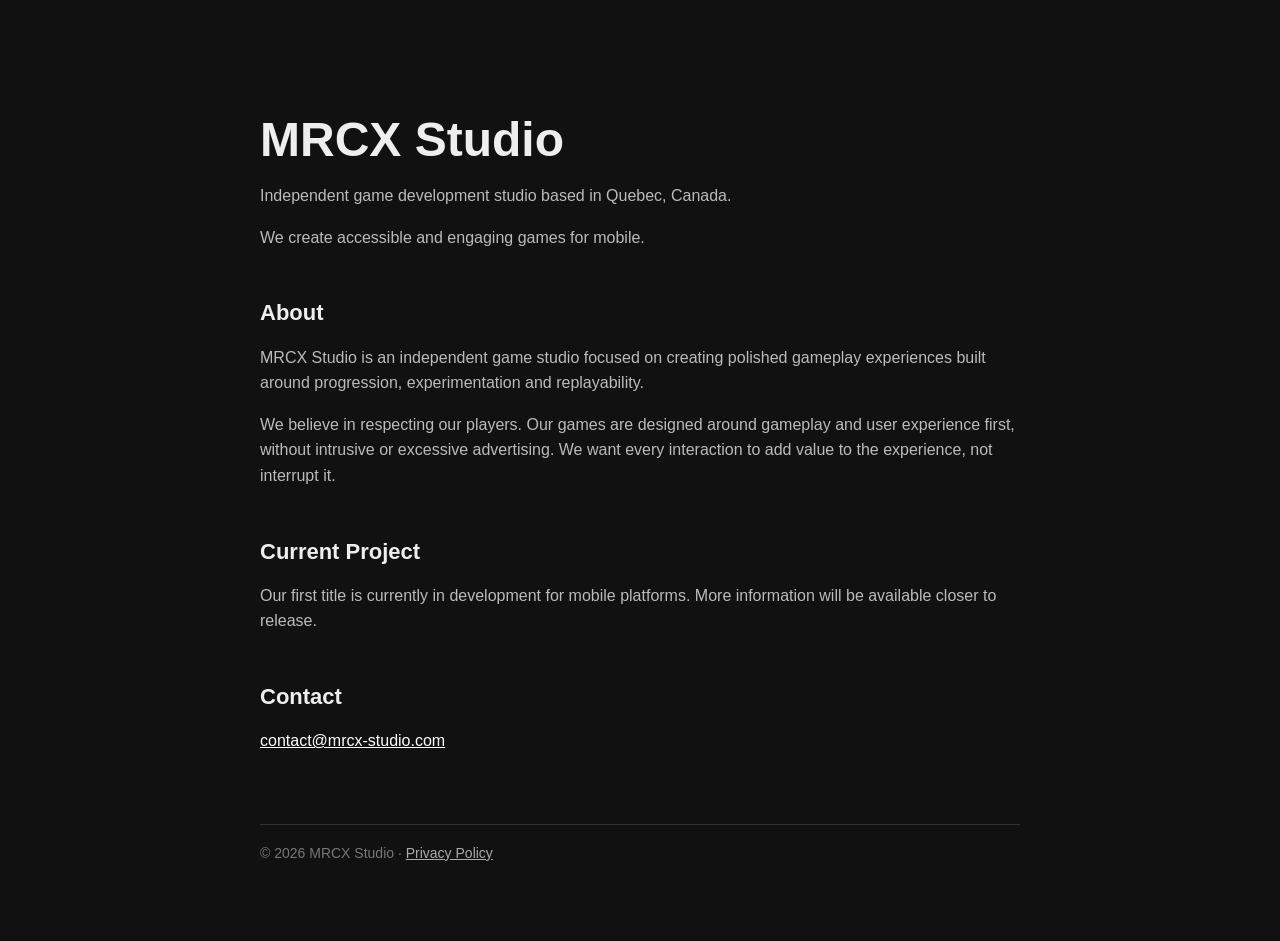
==== public/index.html @ e06231cd "privacy page" ====
<!DOCTYPE html>
<html lang="en">
<head>
    <meta charset="UTF-8">
    <meta name="viewport" content="width=device-width, initial-scale=1.0">
    <title>MRCX Studio</title>
    <meta name="description" content="MRCX Studio is an independent game development studio based in Quebec, Canada.">

    <style>
        body {
            margin: 0;
            font-family: Arial, sans-serif;
            background: #111;
            color: #eee;
            display: flex;
            justify-content: center;
        }

        main {
            width: 90%;
            max-width: 760px;
            padding: 80px 20px;
        }

        h1 {
            font-size: 48px;
            margin-bottom: 10px;
        }

        h2 {
            margin-top: 50px;
            font-size: 22px;
        }

        p {
            line-height: 1.6;
            color: #bbb;
        }

        a {
            color: #fff;
        }

        footer {
            margin-top: 70px;
            padding-top: 20px;
            border-top: 1px solid #333;
            font-size: 14px;
            color: #777;
        }

        footer a {
            color: #aaa;
        }
    </style>
</head>

<body>
    <main>
        <h1>MRCX Studio</h1>

        <p>
            Independent game development studio based in Quebec, Canada.
        </p>

        <p>
            We create accessible and engaging games for mobile.
        </p>

        <h2>About</h2>

        <p>
            MRCX Studio is an independent game studio focused on creating
            polished gameplay experiences built around progression,
            experimentation and replayability.
        </p>

        <p>
            We believe in respecting our players. Our games are designed around
            gameplay and user experience first, without intrusive or excessive
            advertising. We want every interaction to add value to the experience,
            not interrupt it.
        </p>

        <h2>Current Project</h2>

        <p>
            Our first title is currently in development for mobile platforms.
            More information will be available closer to release.
        </p>

        <h2>Contact</h2>

        <p>
            <a href="mailto:contact@mrcx-studio.com">
                contact@mrcx-studio.com
            </a>
        </p>

        <footer>
            © 2026 MRCX Studio ·
            <a href="/privacy/">Privacy Policy</a>
        </footer>
    </main>
</body>
</html>
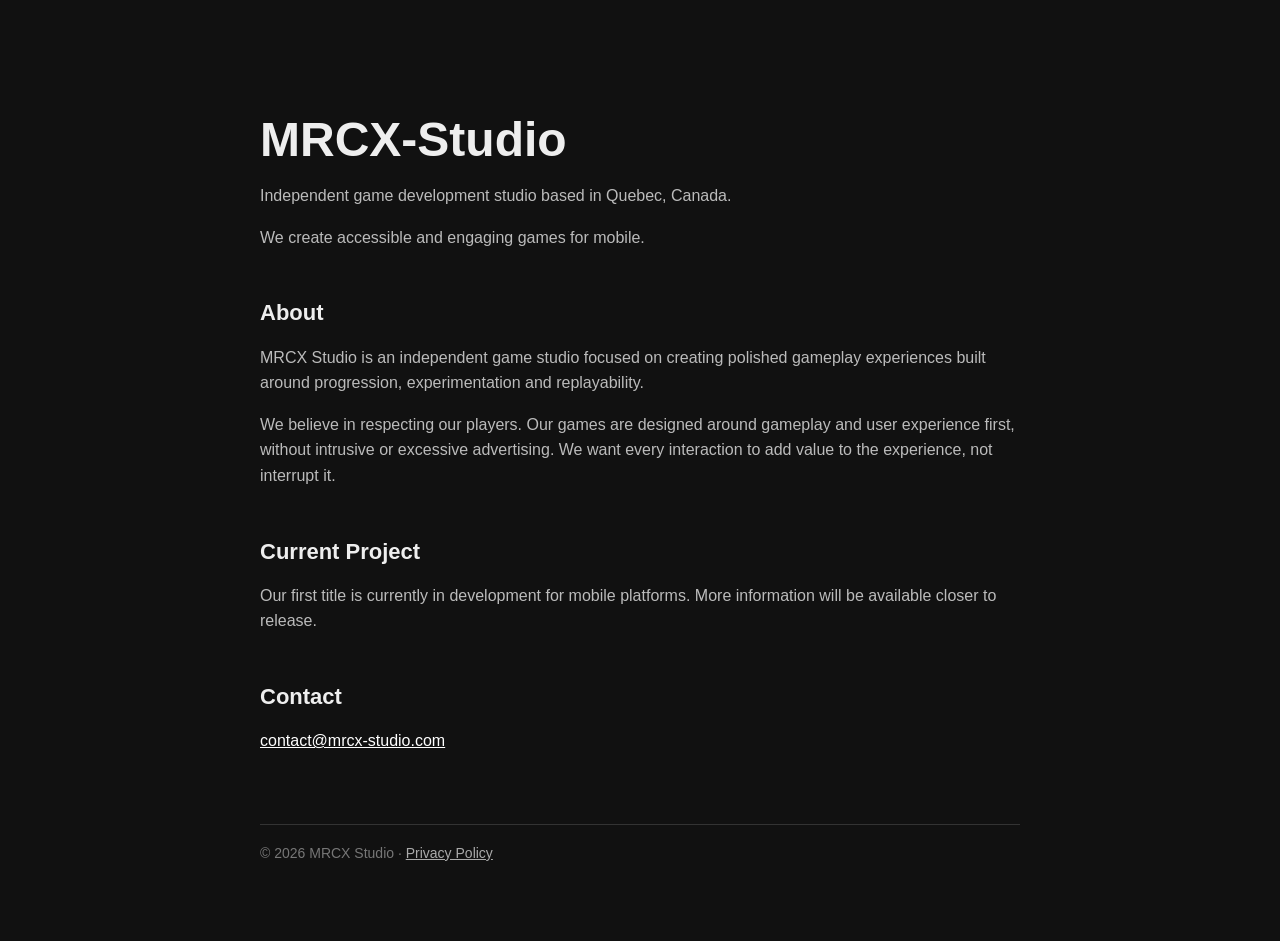
==== commit 4351fb35: "test" ====
--- a/public/index.html
+++ b/public/index.html
@@ -57,7 +57,7 @@
 
 <body>
     <main>
-        <h1>MRCX Studio</h1>
+        <h1>MRCX-Studio</h1>
 
         <p>
             Independent game development studio based in Quebec, Canada.
@@ -99,7 +99,7 @@
 
         <footer>
             © 2026 MRCX Studio ·
-            <a href="/privacy/">Privacy Policy</a>
+            <a href="/privacy.html">Privacy Policy</a>
         </footer>
     </main>
 </body>
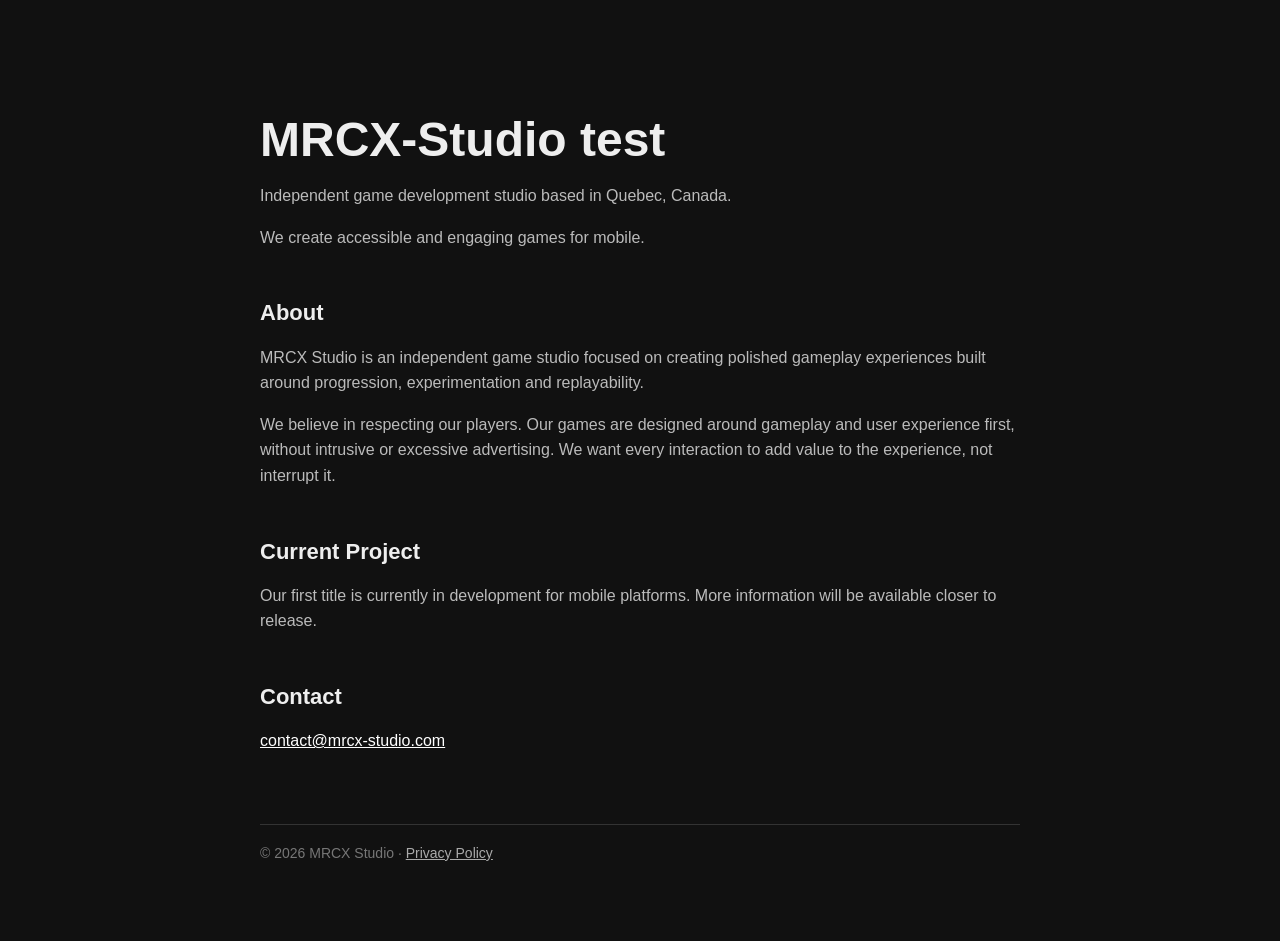
==== commit 0c4c8344: "Update index.html" ====
--- a/public/index.html
+++ b/public/index.html
@@ -57,7 +57,7 @@
 
 <body>
     <main>
-        <h1>MRCX-Studio</h1>
+        <h1>MRCX-Studio test</h1>
 
         <p>
             Independent game development studio based in Quebec, Canada.
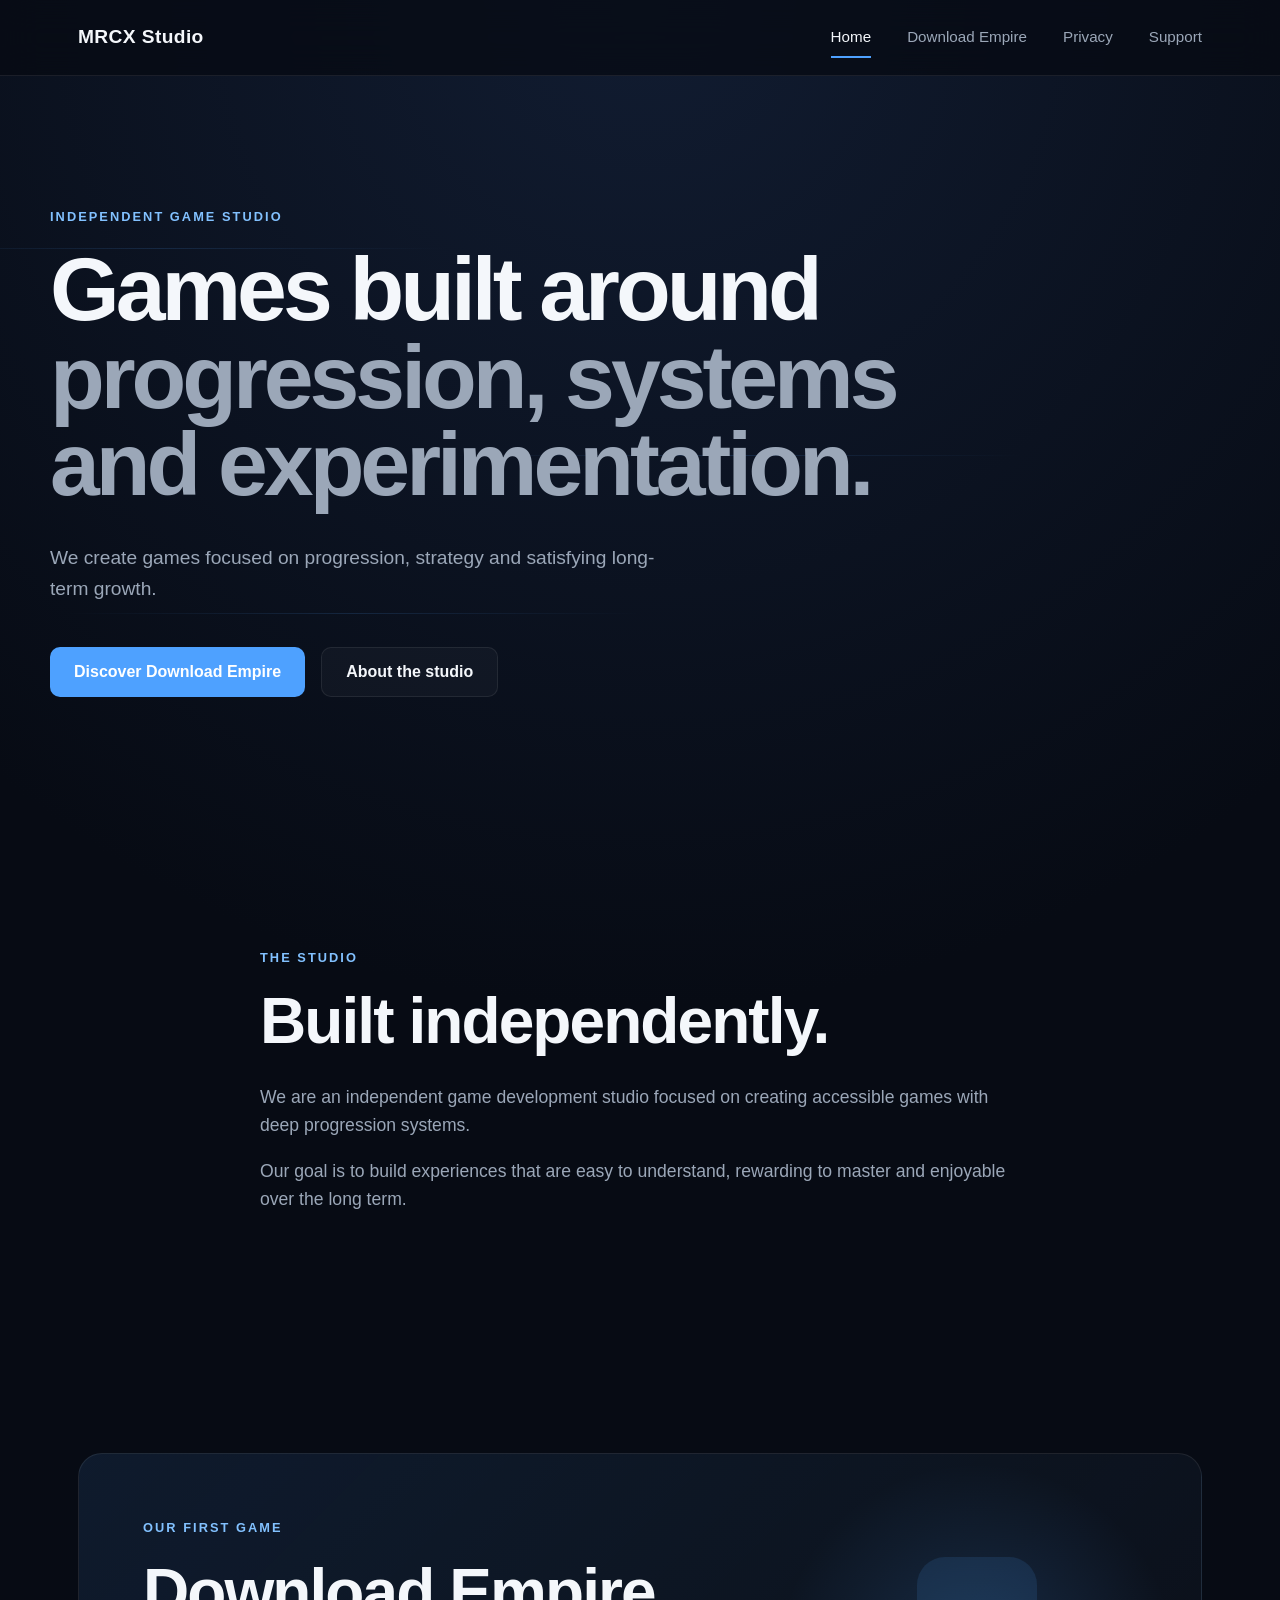
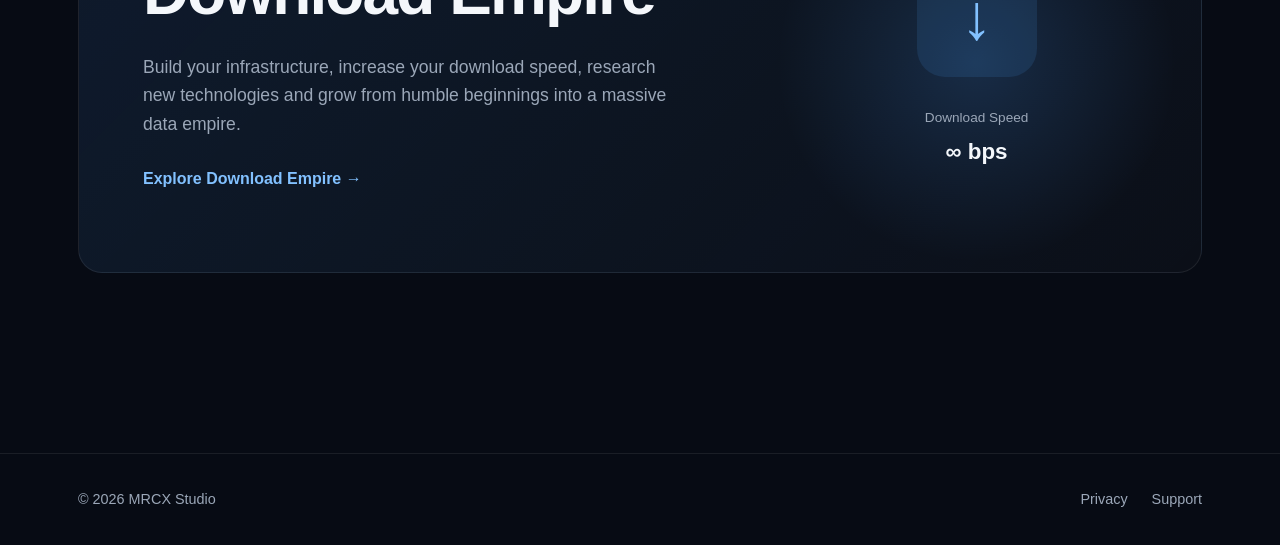
==== commit be57bd65: "refonte du site, home page uniquement" ====
--- a/public/index.html
+++ b/public/index.html
@@ -3,104 +3,224 @@
 <head>
     <meta charset="UTF-8">
     <meta name="viewport" content="width=device-width, initial-scale=1.0">
+
     <title>MRCX Studio</title>
-    <meta name="description" content="MRCX Studio is an independent game development studio based in Quebec, Canada.">
-
-    <style>
-        body {
-            margin: 0;
-            font-family: Arial, sans-serif;
-            background: #111;
-            color: #eee;
-            display: flex;
-            justify-content: center;
-        }
-
-        main {
-            width: 90%;
-            max-width: 760px;
-            padding: 80px 20px;
-        }
-
-        h1 {
-            font-size: 48px;
-            margin-bottom: 10px;
-        }
-
-        h2 {
-            margin-top: 50px;
-            font-size: 22px;
-        }
-
-        p {
-            line-height: 1.6;
-            color: #bbb;
-        }
-
-        a {
-            color: #fff;
-        }
-
-        footer {
-            margin-top: 70px;
-            padding-top: 20px;
-            border-top: 1px solid #333;
-            font-size: 14px;
-            color: #777;
-        }
-
-        footer a {
-            color: #aaa;
-        }
-    </style>
+
+    <meta
+        name="description"
+        content="Independent game development studio creating engaging digital experiences."
+    >
+
+    <link rel="stylesheet" href="assets/css/style.css">
 </head>
 
 <body>
-    <main>
-        <h1>MRCX-Studio test</h1>
-
-        <p>
-            Independent game development studio based in Quebec, Canada.
-        </p>
-
-        <p>
-            We create accessible and engaging games for mobile.
-        </p>
-
-        <h2>About</h2>
-
-        <p>
-            MRCX Studio is an independent game studio focused on creating
-            polished gameplay experiences built around progression,
-            experimentation and replayability.
-        </p>
-
-        <p>
-            We believe in respecting our players. Our games are designed around
-            gameplay and user experience first, without intrusive or excessive
-            advertising. We want every interaction to add value to the experience,
-            not interrupt it.
-        </p>
-
-        <h2>Current Project</h2>
-
-        <p>
-            Our first title is currently in development for mobile platforms.
-            More information will be available closer to release.
-        </p>
-
-        <h2>Contact</h2>
-
-        <p>
-            <a href="mailto:contact@mrcx-studio.com">
-                contact@mrcx-studio.com
-            </a>
-        </p>
-
-        <footer>
-            © 2026 MRCX Studio ·
-            <a href="/privacy.html">Privacy Policy</a>
-        </footer>
-    </main>
+
+<header class="site-header">
+    <nav class="navbar">
+
+        <a href="index.html" class="brand">
+
+            <img
+                src="assets/images/company-logo.png"
+                alt="MRCX Studio"
+                class="brand-logo"
+                onerror="this.style.display='none'; this.nextElementSibling.style.display='block';"
+            >
+
+            <span class="brand-name">
+                MRCX Studio
+            </span>
+
+        </a>
+
+        <button
+            class="menu-toggle"
+            id="menuToggle"
+            aria-label="Open navigation menu"
+        >
+            <span></span>
+            <span></span>
+            <span></span>
+        </button>
+
+        <div class="nav-links" id="navLinks">
+
+            <a href="index.html" class="active">
+                Home
+            </a>
+
+            <a href="download-empire.html">
+                Download Empire
+            </a>
+
+            <a href="privacy.html">
+                Privacy
+            </a>
+
+            <a href="support.html">
+                Support
+            </a>
+
+        </div>
+
+    </nav>
+</header>
+
+
+<main>
+
+    <section class="hero">
+
+        <div class="hero-background">
+            <div class="data-line data-line-1"></div>
+            <div class="data-line data-line-2"></div>
+            <div class="data-line data-line-3"></div>
+        </div>
+
+        <div class="hero-content">
+
+            <p class="hero-eyebrow">
+                Independent Game Studio
+            </p>
+
+            <h1>
+                Games built around
+                <span>progression, systems and experimentation.</span>
+            </h1>
+
+            <p class="hero-description">
+                We create games focused on progression, strategy
+                and satisfying long-term growth.
+            </p>
+
+            <div class="hero-actions">
+
+                <a
+                    href="download-empire.html"
+                    class="button button-primary"
+                >
+                    Discover Download Empire
+                </a>
+
+                <a
+                    href="#studio"
+                    class="button button-secondary"
+                >
+                    About the studio
+                </a>
+
+            </div>
+
+        </div>
+
+    </section>
+
+
+    <section
+        class="section reveal"
+        id="studio"
+    >
+
+        <div class="section-content">
+
+            <p class="section-label">
+                The Studio
+            </p>
+
+            <h2>
+                Built independently.
+            </h2>
+
+            <p class="section-text">
+                We are an independent game development studio focused
+                on creating accessible games with deep progression systems.
+            </p>
+
+            <p class="section-text">
+                Our goal is to build experiences that are easy to understand,
+                rewarding to master and enjoyable over the long term.
+            </p>
+
+        </div>
+
+    </section>
+
+
+    <section class="section game-highlight reveal">
+
+        <div class="game-card">
+
+            <div class="game-card-content">
+
+                <p class="section-label">
+                    Our First Game
+                </p>
+
+                <h2>
+                    Download Empire
+                </h2>
+
+                <p>
+                    Build your infrastructure, increase your download speed,
+                    research new technologies and grow from humble beginnings
+                    into a massive data empire.
+                </p>
+
+                <a
+                    href="download-empire.html"
+                    class="text-link"
+                >
+                    Explore Download Empire →
+                </a>
+
+            </div>
+
+            <div class="game-card-visual">
+
+                <div class="download-icon">
+                    ↓
+                </div>
+
+                <div class="speed-display">
+                    <span>Download Speed</span>
+                    <strong>∞ bps</strong>
+                </div>
+
+            </div>
+
+        </div>
+
+    </section>
+
+</main>
+
+
+<footer class="site-footer">
+
+    <div class="footer-content">
+
+        <span>
+            © 2026 MRCX Studio
+        </span>
+
+        <div class="footer-links">
+
+            <a href="privacy.html">
+                Privacy
+            </a>
+
+            <a href="support.html">
+                Support
+            </a>
+
+        </div>
+
+    </div>
+
+</footer>
+
+<script src="assets/js/main.js"></script>
+
 </body>
 </html>
--- a/public/assets/css/style.css
+++ b/public/assets/css/style.css
@@ -0,0 +1,741 @@
+:root {
+    --background: #070b14;
+    --background-secondary: #0c1220;
+    --surface: #111827;
+    --surface-hover: #172033;
+
+    --text: #f4f7fb;
+    --text-secondary: #9ba7b8;
+
+    --accent: #4ea1ff;
+    --accent-light: #82c1ff;
+
+    --border: rgba(255, 255, 255, 0.08);
+
+    --header-height: 76px;
+
+    --content-width: 1180px;
+}
+
+
+* {
+    box-sizing: border-box;
+    margin: 0;
+    padding: 0;
+}
+
+
+html {
+    scroll-behavior: smooth;
+}
+
+
+body {
+    background:
+        radial-gradient(
+            circle at top,
+            #111c31 0,
+            var(--background) 45%
+        );
+
+    color: var(--text);
+
+    font-family:
+        -apple-system,
+        BlinkMacSystemFont,
+        "Segoe UI",
+        sans-serif;
+
+    line-height: 1.6;
+}
+
+
+a {
+    color: inherit;
+}
+
+
+.site-header {
+    position: fixed;
+
+    top: 0;
+    left: 0;
+
+    width: 100%;
+
+    height: var(--header-height);
+
+    z-index: 1000;
+
+    background: rgba(7, 11, 20, 0.78);
+
+    backdrop-filter: blur(18px);
+    -webkit-backdrop-filter: blur(18px);
+
+    border-bottom: 1px solid var(--border);
+}
+
+
+.navbar {
+    max-width: var(--content-width);
+
+    height: 100%;
+
+    margin: auto;
+
+    padding: 0 28px;
+
+    display: flex;
+
+    align-items: center;
+    justify-content: space-between;
+}
+
+
+.brand {
+    min-width: 180px;
+    min-height: 48px;
+
+    display: flex;
+
+    align-items: center;
+
+    text-decoration: none;
+}
+
+
+.brand-logo {
+    display: block;
+
+    max-width: 180px;
+    max-height: 46px;
+
+    width: auto;
+    height: auto;
+
+    object-fit: contain;
+}
+
+
+.brand-name {
+    display: none;
+
+    font-size: 1.2rem;
+    font-weight: 700;
+
+    letter-spacing: 0.02em;
+}
+
+
+.nav-links {
+    display: flex;
+
+    align-items: center;
+
+    gap: 36px;
+}
+
+
+.nav-links a {
+    position: relative;
+
+    color: var(--text-secondary);
+
+    font-size: 0.95rem;
+    font-weight: 500;
+
+    text-decoration: none;
+
+    transition:
+        color 0.25s ease;
+}
+
+
+.nav-links a:hover {
+    color: var(--text);
+}
+
+
+.nav-links a::after {
+    content: "";
+
+    position: absolute;
+
+    left: 0;
+    bottom: -8px;
+
+    width: 0;
+    height: 2px;
+
+    background: var(--accent);
+
+    transition:
+        width 0.25s ease;
+}
+
+
+.nav-links a:hover::after,
+.nav-links a.active::after {
+    width: 100%;
+}
+
+
+.nav-links a.active {
+    color: var(--text);
+}
+
+
+.menu-toggle {
+    display: none;
+
+    width: 36px;
+    height: 36px;
+
+    background: none;
+
+    border: 0;
+
+    cursor: pointer;
+}
+
+
+.menu-toggle span {
+    display: block;
+
+    width: 24px;
+    height: 2px;
+
+    margin: 5px auto;
+
+    background: var(--text);
+
+    transition: 0.25s ease;
+}
+
+
+.hero {
+    position: relative;
+
+    min-height: 92vh;
+
+    padding:
+        calc(var(--header-height) + 80px)
+        28px
+        80px;
+
+    display: flex;
+
+    align-items: center;
+
+    overflow: hidden;
+}
+
+
+.hero-content {
+    position: relative;
+
+    z-index: 2;
+
+    width: 100%;
+    max-width: var(--content-width);
+
+    margin: auto;
+}
+
+
+.hero-eyebrow,
+.section-label {
+    margin-bottom: 18px;
+
+    color: var(--accent-light);
+
+    font-size: 0.8rem;
+    font-weight: 700;
+
+    text-transform: uppercase;
+
+    letter-spacing: 0.16em;
+}
+
+
+.hero h1 {
+    max-width: 900px;
+
+    font-size:
+        clamp(
+            3rem,
+            7vw,
+            6.5rem
+        );
+
+    line-height: 0.98;
+
+    letter-spacing: -0.045em;
+}
+
+
+.hero h1 span {
+    display: block;
+
+    color: var(--text-secondary);
+}
+
+
+.hero-description {
+    max-width: 630px;
+
+    margin-top: 34px;
+
+    color: var(--text-secondary);
+
+    font-size: 1.2rem;
+}
+
+
+.hero-actions {
+    margin-top: 42px;
+
+    display: flex;
+
+    gap: 16px;
+
+    flex-wrap: wrap;
+}
+
+
+.button {
+    display: inline-flex;
+
+    align-items: center;
+    justify-content: center;
+
+    min-height: 50px;
+
+    padding: 0 24px;
+
+    border-radius: 10px;
+
+    font-weight: 600;
+
+    text-decoration: none;
+
+    transition:
+        transform 0.2s ease,
+        background 0.2s ease,
+        border 0.2s ease;
+}
+
+
+.button:hover {
+    transform: translateY(-2px);
+}
+
+
+.button-primary {
+    background: var(--accent);
+
+    color: white;
+}
+
+
+.button-primary:hover {
+    background: #65adff;
+}
+
+
+.button-secondary {
+    border: 1px solid var(--border);
+
+    background: rgba(255, 255, 255, 0.03);
+}
+
+
+.button-secondary:hover {
+    background: rgba(255, 255, 255, 0.07);
+}
+
+
+.hero-background {
+    position: absolute;
+
+    inset: 0;
+
+    pointer-events: none;
+}
+
+
+.data-line {
+    position: absolute;
+
+    height: 1px;
+
+    width: 45vw;
+
+    opacity: 0.15;
+
+    background:
+        linear-gradient(
+            90deg,
+            transparent,
+            var(--accent),
+            transparent
+        );
+
+    animation:
+        dataFlow 9s linear infinite;
+}
+
+
+.data-line-1 {
+    top: 30%;
+    left: -10%;
+}
+
+
+.data-line-2 {
+    top: 55%;
+    left: 35%;
+
+    animation-delay: -3s;
+}
+
+
+.data-line-3 {
+    top: 74%;
+    left: 5%;
+
+    animation-delay: -6s;
+}
+
+
+@keyframes dataFlow {
+    0% {
+        transform: translateX(-20%);
+    }
+
+    50% {
+        transform: translateX(40%);
+    }
+
+    100% {
+        transform: translateX(-20%);
+    }
+}
+
+
+.section {
+    padding: 120px 28px;
+}
+
+
+.section-content {
+    max-width: 760px;
+
+    margin: auto;
+}
+
+
+.section h2 {
+    margin-bottom: 26px;
+
+    font-size:
+        clamp(
+            2.4rem,
+            5vw,
+            4rem
+        );
+
+    line-height: 1.1;
+
+    letter-spacing: -0.03em;
+}
+
+
+.section-text {
+    margin-top: 18px;
+
+    color: var(--text-secondary);
+
+    font-size: 1.1rem;
+}
+
+
+.game-highlight {
+    max-width: var(--content-width);
+
+    margin: auto;
+}
+
+
+.game-card {
+    position: relative;
+
+    overflow: hidden;
+
+    min-height: 420px;
+
+    display: grid;
+
+    grid-template-columns:
+        1.2fr
+        0.8fr;
+
+    border: 1px solid var(--border);
+
+    border-radius: 24px;
+
+    background:
+        linear-gradient(
+            135deg,
+            rgba(78, 161, 255, 0.11),
+            rgba(255, 255, 255, 0.02)
+        );
+
+    transition:
+        transform 0.3s ease,
+        border-color 0.3s ease;
+}
+
+
+.game-card:hover {
+    transform: translateY(-5px);
+
+    border-color: rgba(78, 161, 255, 0.4);
+}
+
+
+.game-card-content {
+    padding: 64px;
+}
+
+
+.game-card-content p:not(.section-label) {
+    max-width: 600px;
+
+    margin-bottom: 28px;
+
+    color: var(--text-secondary);
+
+    font-size: 1.1rem;
+}
+
+
+.text-link {
+    color: var(--accent-light);
+
+    font-weight: 600;
+
+    text-decoration: none;
+}
+
+
+.game-card-visual {
+    display: flex;
+
+    flex-direction: column;
+
+    align-items: center;
+    justify-content: center;
+
+    gap: 30px;
+
+    background:
+        radial-gradient(
+            circle,
+            rgba(78, 161, 255, 0.18),
+            transparent 65%
+        );
+}
+
+
+.download-icon {
+    display: flex;
+
+    align-items: center;
+    justify-content: center;
+
+    width: 120px;
+    height: 120px;
+
+    border-radius: 28px;
+
+    background: rgba(78, 161, 255, 0.12);
+
+    color: var(--accent-light);
+
+    font-size: 4rem;
+
+    animation:
+        downloadPulse 2.5s ease-in-out infinite;
+}
+
+
+@keyframes downloadPulse {
+    0%,
+    100% {
+        transform: translateY(0);
+    }
+
+    50% {
+        transform: translateY(8px);
+    }
+}
+
+
+.speed-display {
+    text-align: center;
+}
+
+
+.speed-display span {
+    display: block;
+
+    color: var(--text-secondary);
+
+    font-size: 0.85rem;
+}
+
+
+.speed-display strong {
+    display: block;
+
+    margin-top: 5px;
+
+    font-size: 1.4rem;
+}
+
+
+.site-footer {
+    margin-top: 60px;
+
+    border-top: 1px solid var(--border);
+}
+
+
+.footer-content {
+    max-width: var(--content-width);
+
+    margin: auto;
+
+    padding: 34px 28px;
+
+    display: flex;
+
+    align-items: center;
+    justify-content: space-between;
+
+    color: var(--text-secondary);
+
+    font-size: 0.9rem;
+}
+
+
+.footer-links {
+    display: flex;
+
+    gap: 24px;
+}
+
+
+.footer-links a {
+    text-decoration: none;
+}
+
+
+.footer-links a:hover {
+    color: var(--text);
+}
+
+
+.reveal {
+    opacity: 0;
+
+    transform: translateY(30px);
+
+    transition:
+        opacity 0.7s ease,
+        transform 0.7s ease;
+}
+
+
+.reveal.visible {
+    opacity: 1;
+
+    transform: translateY(0);
+}
+
+
+@media (max-width: 800px) {
+
+    .menu-toggle {
+        display: block;
+    }
+
+
+    .nav-links {
+        position: absolute;
+
+        top: var(--header-height);
+        left: 0;
+
+        width: 100%;
+
+        padding: 24px 28px;
+
+        display: none;
+
+        flex-direction: column;
+
+        align-items: flex-start;
+
+        gap: 24px;
+
+        background: rgba(7, 11, 20, 0.97);
+
+        border-bottom: 1px solid var(--border);
+    }
+
+
+    .nav-links.open {
+        display: flex;
+    }
+
+
+    .game-card {
+        grid-template-columns: 1fr;
+    }
+
+
+    .game-card-content {
+        padding: 42px 30px;
+    }
+
+
+    .game-card-visual {
+        min-height: 300px;
+    }
+
+
+    .footer-content {
+        gap: 20px;
+
+        flex-direction: column;
+
+        align-items: flex-start;
+    }
+
+}
+
+
+@media (prefers-reduced-motion: reduce) {
+
+    * {
+        scroll-behavior: auto !important;
+
+        animation-duration: 0.01ms !important;
+        animation-iteration-count: 1 !important;
+
+        transition-duration: 0.01ms !important;
+    }
+
+}
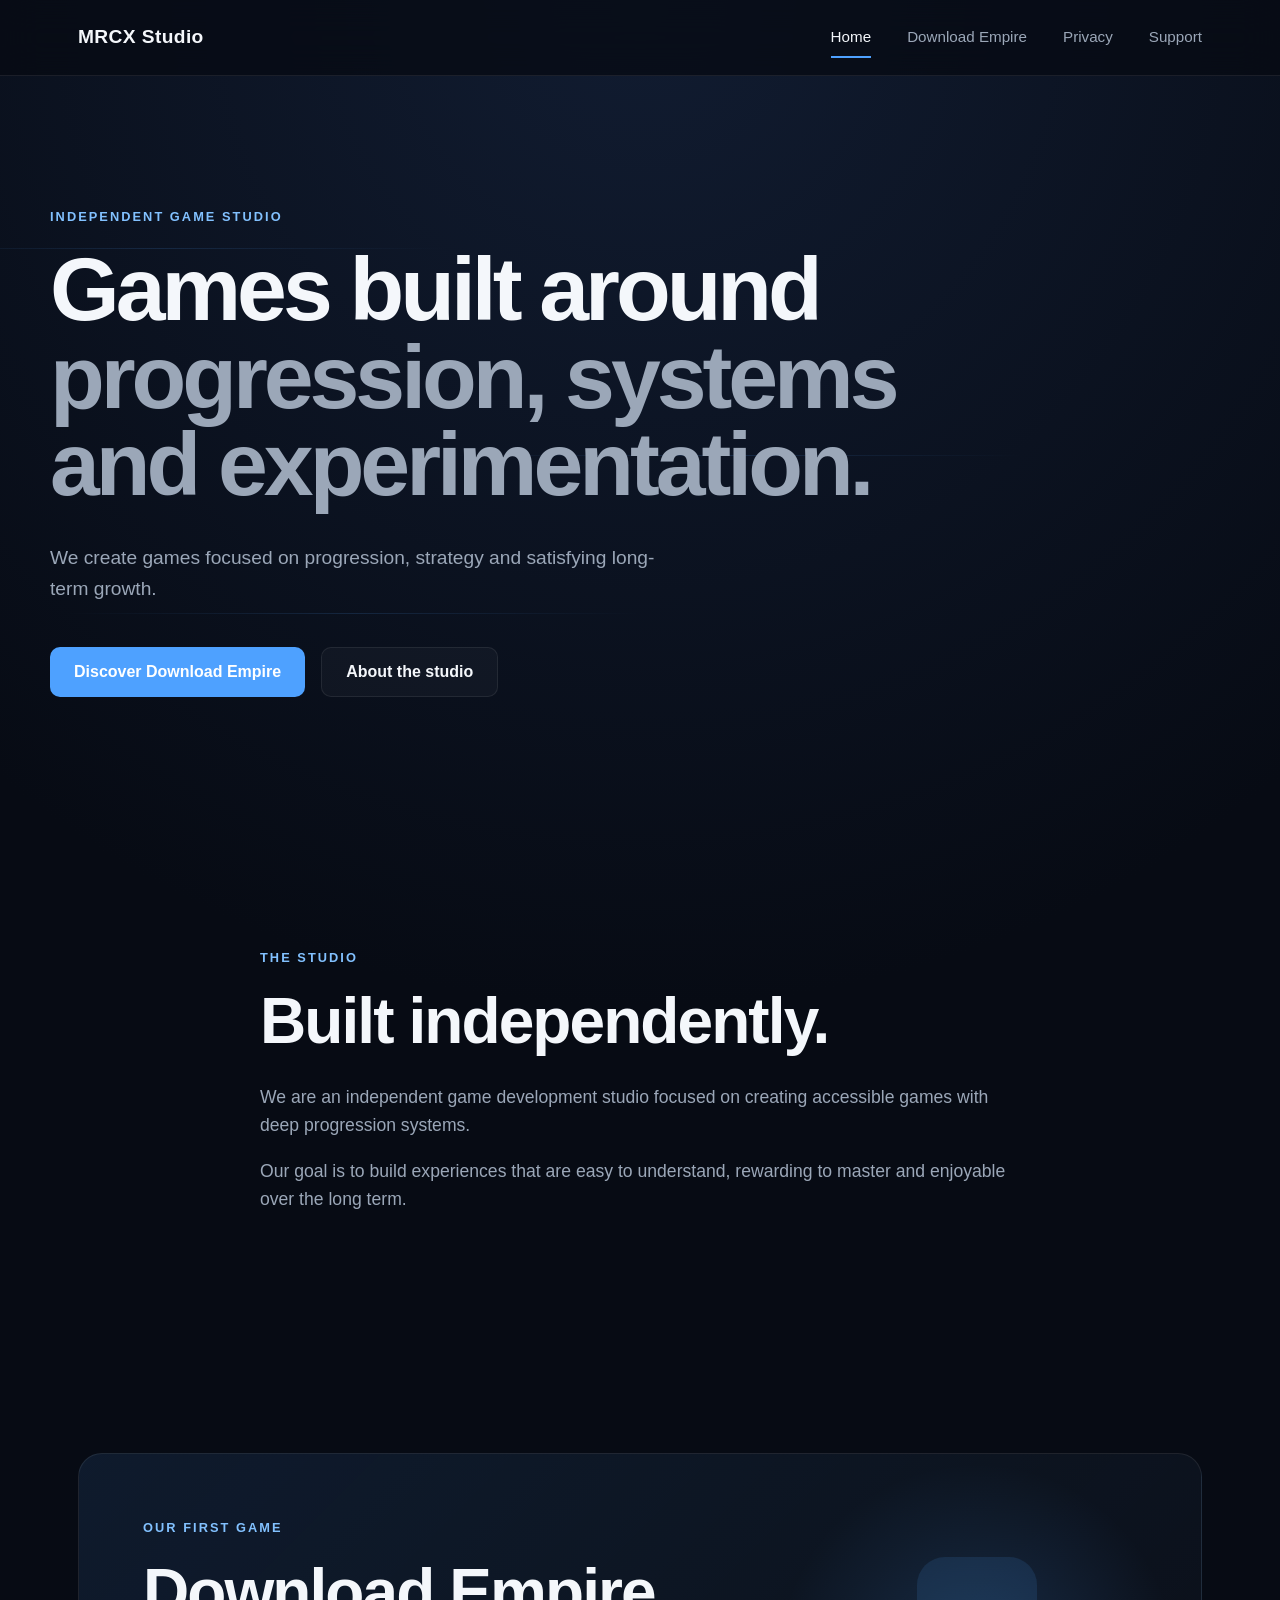
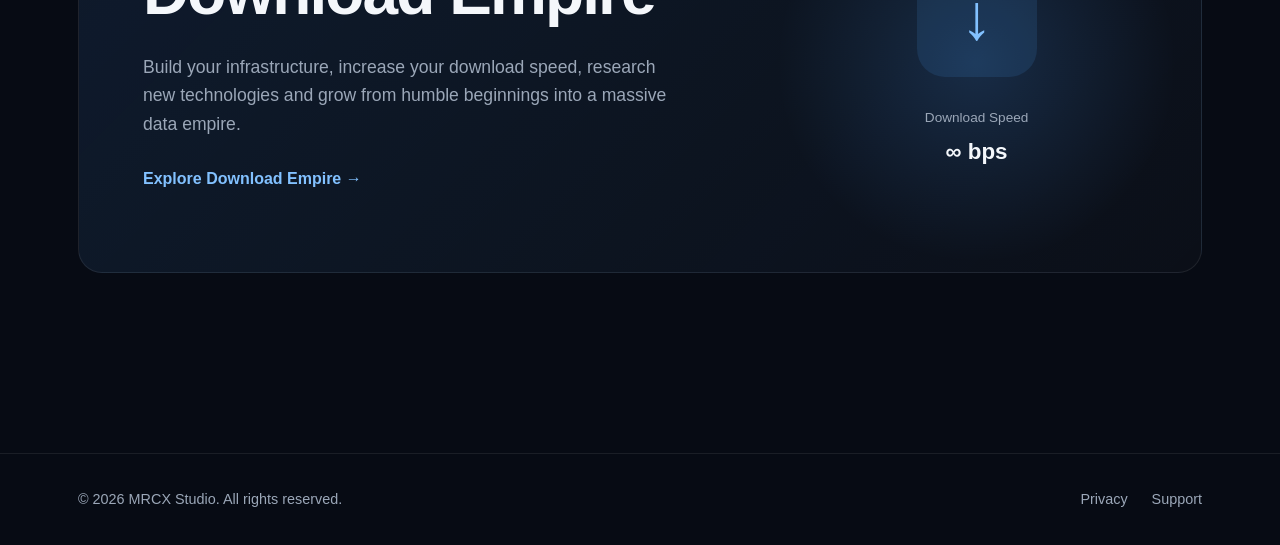
==== commit 48f47429: "privacy updated" ====
--- a/public/index.html
+++ b/public/index.html
@@ -201,7 +201,7 @@
     <div class="footer-content">
 
         <span>
-            © 2026 MRCX Studio
+            © 2026 MRCX Studio. All rights reserved.
         </span>
 
         <div class="footer-links">
--- a/public/assets/css/style.css
+++ b/public/assets/css/style.css
@@ -738,4 +738,365 @@
         transition-duration: 0.01ms !important;
     }
 
+}
+
+.game-hero {
+    position: relative;
+
+    min-height: 82vh;
+
+    padding:
+        calc(var(--header-height) + 90px)
+        28px
+        90px;
+
+    display: flex;
+
+    align-items: center;
+
+    overflow: hidden;
+}
+
+
+.game-hero-content {
+    position: relative;
+
+    z-index: 2;
+
+    width: 100%;
+    max-width: var(--content-width);
+
+    margin: auto;
+}
+
+
+.game-hero h1 {
+    font-size:
+        clamp(
+            4rem,
+            10vw,
+            8rem
+        );
+
+    line-height: 0.95;
+
+    letter-spacing: -0.055em;
+}
+
+
+.game-hero-tagline {
+    margin-top: 20px;
+
+    color: var(--accent-light);
+
+    font-size:
+        clamp(
+            1.4rem,
+            3vw,
+            2rem
+        );
+
+    font-weight: 600;
+}
+
+
+.features-section {
+    max-width: var(--content-width);
+
+    margin: auto;
+
+    padding: 40px 28px 120px;
+}
+
+
+.features-grid {
+    display: grid;
+
+    grid-template-columns:
+        repeat(3, 1fr);
+
+    gap: 22px;
+}
+
+
+.feature-card {
+    padding: 38px;
+
+    border: 1px solid var(--border);
+
+    border-radius: 20px;
+
+    background:
+        rgba(255, 255, 255, 0.025);
+
+    transition:
+        transform 0.25s ease,
+        border-color 0.25s ease,
+        background 0.25s ease;
+}
+
+
+.feature-card:hover {
+    transform: translateY(-5px);
+
+    border-color:
+        rgba(78, 161, 255, 0.35);
+
+    background:
+        rgba(78, 161, 255, 0.05);
+}
+
+
+.feature-icon {
+    width: 54px;
+    height: 54px;
+
+    margin-bottom: 26px;
+
+    display: flex;
+
+    align-items: center;
+    justify-content: center;
+
+    border-radius: 14px;
+
+    background:
+        rgba(78, 161, 255, 0.12);
+
+    color: var(--accent-light);
+
+    font-size: 1.8rem;
+}
+
+
+.feature-card h3 {
+    margin-bottom: 14px;
+
+    font-size: 1.35rem;
+}
+
+
+.feature-card p {
+    color: var(--text-secondary);
+}
+
+
+.screenshots-section {
+    max-width: var(--content-width);
+
+    margin: auto;
+
+    padding: 100px 28px 130px;
+}
+
+
+.screenshots-header {
+    margin-bottom: 50px;
+
+    text-align: center;
+}
+
+
+.screenshots-header h2 {
+    font-size:
+        clamp(
+            2.5rem,
+            5vw,
+            4rem
+        );
+
+    line-height: 1.1;
+
+    letter-spacing: -0.03em;
+}
+
+
+.carousel {
+    position: relative;
+
+    display: flex;
+
+    align-items: center;
+
+    gap: 24px;
+}
+
+
+.carousel-window {
+    width: 100%;
+
+    overflow: hidden;
+
+    border-radius: 28px;
+}
+
+
+.carousel-track {
+    display: flex;
+
+    transition:
+        transform 0.5s ease;
+}
+
+
+.carousel-slide {
+    min-width: 100%;
+
+    display: flex;
+
+    align-items: center;
+    justify-content: center;
+
+    padding: 20px;
+}
+
+
+.carousel-slide img {
+    display: block;
+
+    width: auto;
+    max-width: 100%;
+
+    max-height: 720px;
+
+    border-radius: 24px;
+
+    box-shadow:
+        0 35px 80px
+        rgba(0, 0, 0, 0.4);
+}
+
+
+.carousel-button {
+    flex-shrink: 0;
+
+    width: 52px;
+    height: 52px;
+
+    border: 1px solid var(--border);
+
+    border-radius: 50%;
+
+    background:
+        rgba(255, 255, 255, 0.04);
+
+    color: var(--text);
+
+    font-size: 2rem;
+
+    cursor: pointer;
+
+    transition:
+        background 0.2s ease,
+        transform 0.2s ease,
+        border-color 0.2s ease;
+}
+
+
+.carousel-button:hover {
+    transform: scale(1.06);
+
+    background:
+        rgba(78, 161, 255, 0.12);
+
+    border-color:
+        rgba(78, 161, 255, 0.4);
+}
+
+
+.carousel-dots {
+    margin-top: 28px;
+
+    display: flex;
+
+    justify-content: center;
+
+    gap: 10px;
+}
+
+
+.carousel-dot {
+    width: 9px;
+    height: 9px;
+
+    padding: 0;
+
+    border: 0;
+
+    border-radius: 50%;
+
+    background:
+        rgba(255, 255, 255, 0.2);
+
+    cursor: pointer;
+
+    transition:
+        width 0.25s ease,
+        background 0.25s ease,
+        border-radius 0.25s ease;
+}
+
+
+.carousel-dot.active {
+    width: 26px;
+
+    border-radius: 20px;
+
+    background: var(--accent);
+}
+
+
+@media (max-width: 800px) {
+
+    .features-grid {
+        grid-template-columns: 1fr;
+    }
+
+
+    .game-hero {
+        min-height: 75vh;
+    }
+
+
+    .carousel {
+        gap: 8px;
+    }
+
+
+    .carousel-button {
+        position: absolute;
+
+        z-index: 5;
+
+        width: 42px;
+        height: 42px;
+
+        background:
+            rgba(7, 11, 20, 0.8);
+
+        backdrop-filter: blur(10px);
+    }
+
+
+    .carousel-previous {
+        left: 10px;
+    }
+
+
+    .carousel-next {
+        right: 10px;
+    }
+
+
+    .carousel-slide {
+        padding: 5px;
+    }
+
+
+    .carousel-slide img {
+        max-height: 620px;
+
+        border-radius: 18px;
+    }
+
 }
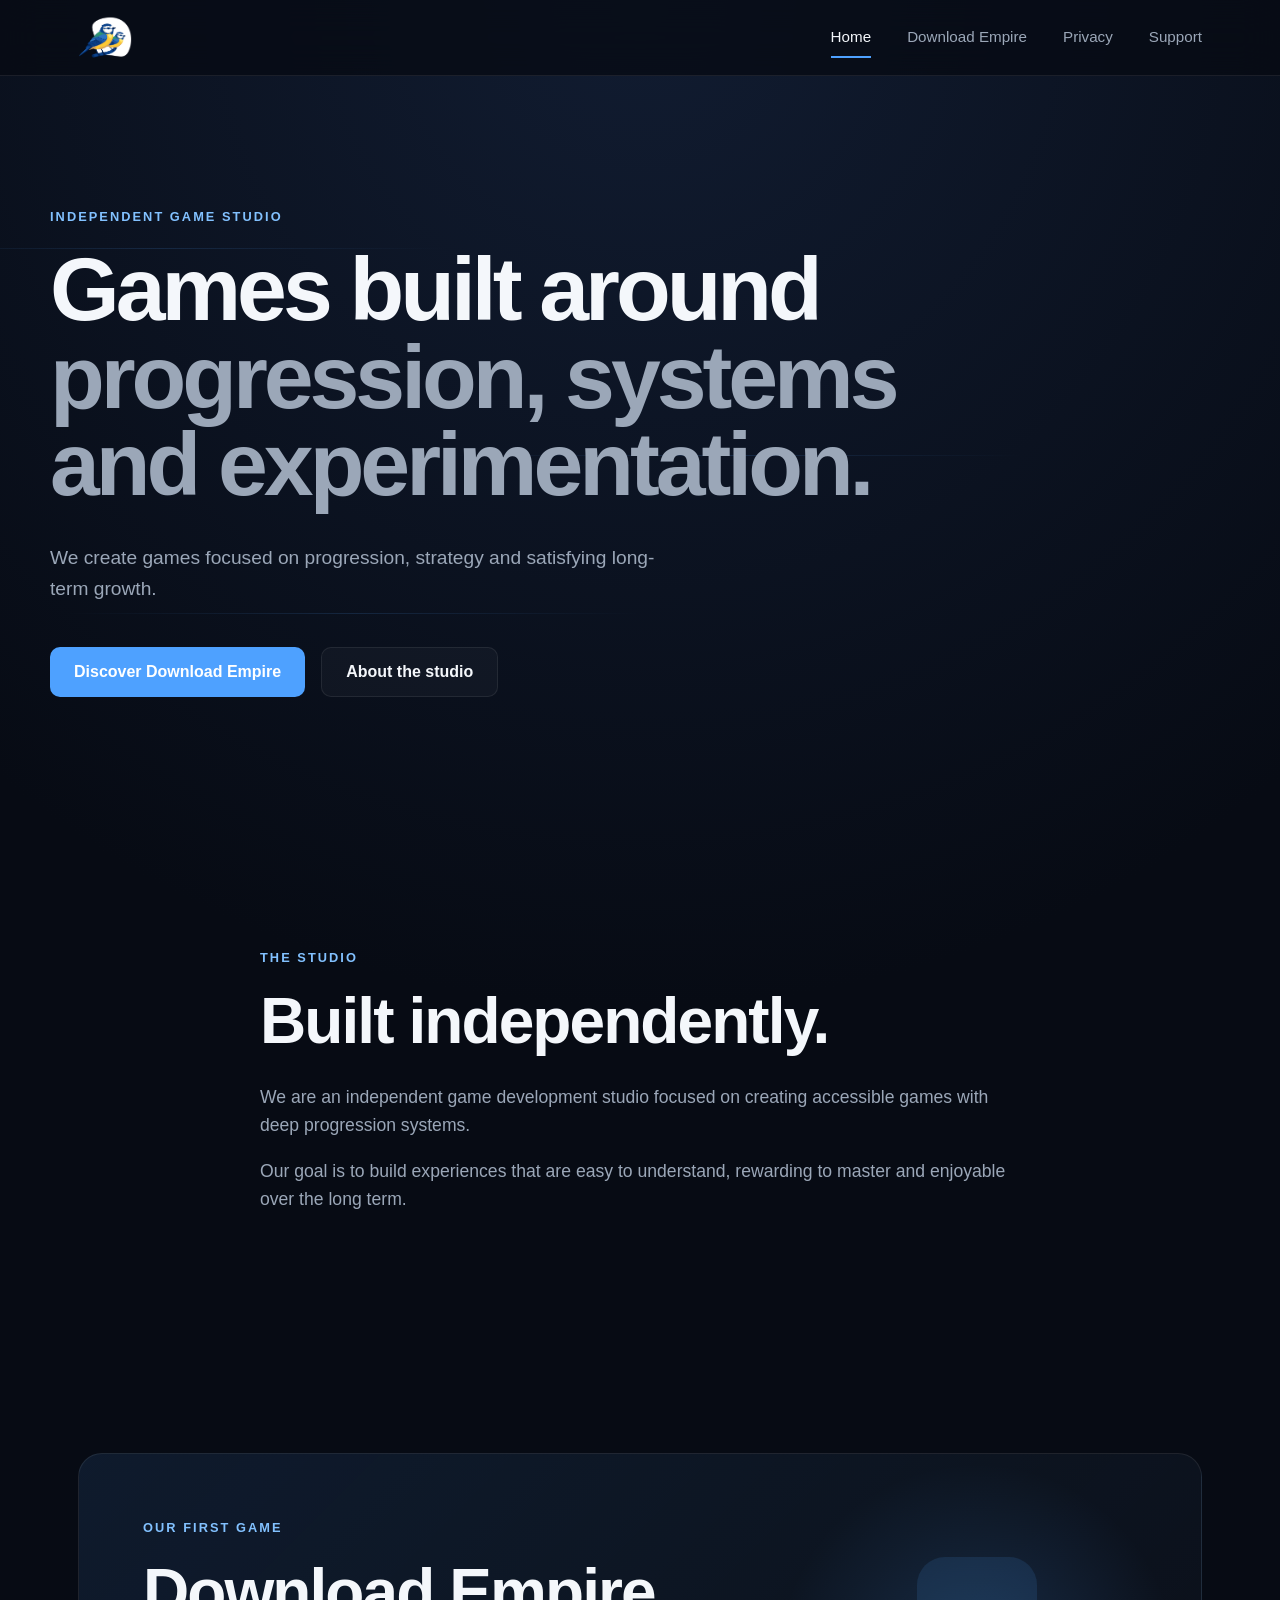
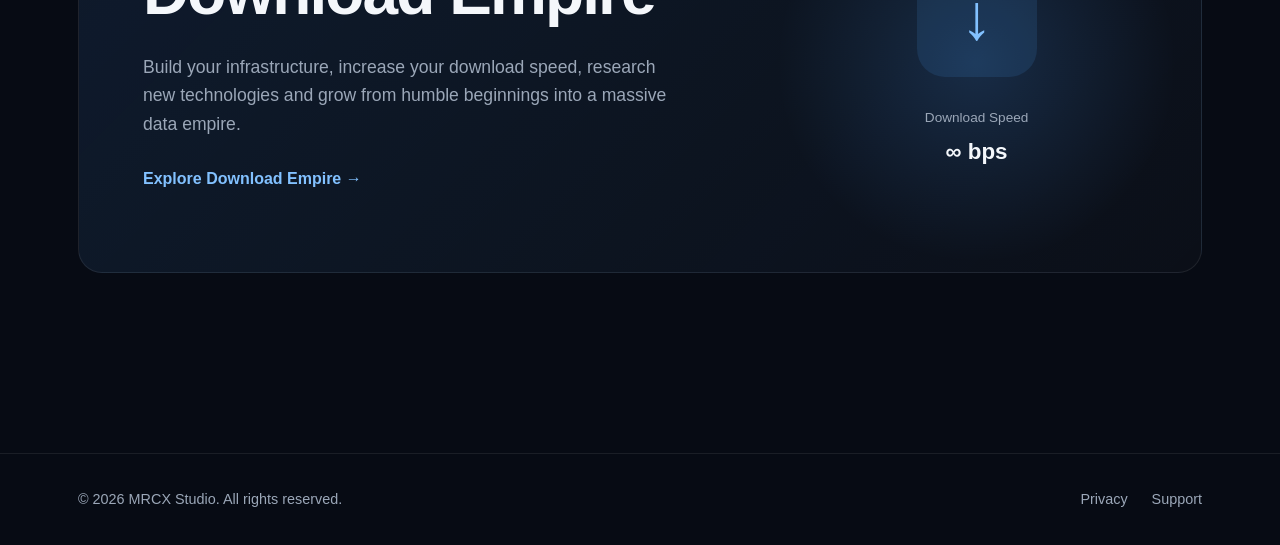
==== commit 552c99f6: "favicon" ====
--- a/public/index.html
+++ b/public/index.html
@@ -12,6 +12,7 @@
     >
 
     <link rel="stylesheet" href="assets/css/style.css">
+    <link rel="icon" type="image/x-icon" href="assets/images/favicon.png">
 </head>
 
 <body>
--- a/public/assets/css/style.css
+++ b/public/assets/css/style.css
@@ -1099,4 +1099,594 @@
         border-radius: 18px;
     }
 
+}
+
+.privacy-page {
+    min-height: 100vh;
+}
+
+
+.privacy-hero {
+    position: relative;
+
+    min-height: 430px;
+
+    padding:
+        calc(var(--header-height) + 100px)
+        28px
+        80px;
+
+    display: flex;
+
+    align-items: flex-end;
+
+    overflow: hidden;
+
+    border-bottom: 1px solid var(--border);
+}
+
+
+.privacy-hero-content {
+    position: relative;
+
+    z-index: 2;
+
+    width: 100%;
+    max-width: 900px;
+
+    margin: 0 auto;
+}
+
+
+.privacy-hero h1 {
+    font-size:
+        clamp(
+            3.5rem,
+            8vw,
+            6rem
+        );
+
+    line-height: 1;
+
+    letter-spacing: -0.05em;
+}
+
+
+.privacy-subtitle {
+    margin-top: 20px;
+
+    color: var(--text-secondary);
+
+    font-size: 1rem;
+}
+
+
+.privacy-content {
+    width: 100%;
+    max-width: 900px;
+
+    margin: 0 auto;
+
+    padding: 90px 28px 130px;
+}
+
+
+.privacy-intro {
+    margin-bottom: 38px;
+
+    font-size: 1.15rem;
+}
+
+
+.privacy-intro p {
+    margin-bottom: 18px;
+
+    color: var(--text-secondary);
+}
+
+
+.privacy-intro strong {
+    color: var(--text);
+}
+
+
+.privacy-contact-card {
+    margin: 36px 0 70px;
+
+    padding: 26px 30px;
+
+    display: flex;
+
+    flex-direction: column;
+
+    gap: 6px;
+
+    border: 1px solid
+        rgba(78, 161, 255, 0.2);
+
+    border-radius: 16px;
+
+    background:
+        linear-gradient(
+            135deg,
+            rgba(78, 161, 255, 0.08),
+            rgba(255, 255, 255, 0.02)
+        );
+}
+
+
+.privacy-contact-card strong {
+    margin-bottom: 7px;
+
+    color: var(--text);
+
+    font-size: 1.05rem;
+}
+
+
+.privacy-contact-card span {
+    color: var(--text-secondary);
+}
+
+
+.privacy-content a {
+    color: var(--accent-light);
+
+    text-decoration: none;
+
+    transition:
+        color 0.2s ease;
+}
+
+
+.privacy-content a:hover {
+    color: var(--text);
+
+    text-decoration: underline;
+}
+
+
+.privacy-section {
+    position: relative;
+
+    padding: 48px 0;
+
+    border-top: 1px solid var(--border);
+}
+
+
+.privacy-section h2 {
+    margin-bottom: 24px;
+
+    color: var(--text);
+
+    font-size:
+        clamp(
+            1.5rem,
+            3vw,
+            2rem
+        );
+
+    line-height: 1.25;
+
+    letter-spacing: -0.02em;
+}
+
+
+.privacy-section h2 span {
+    display: inline-block;
+
+    min-width: 42px;
+
+    margin-right: 12px;
+
+    color: var(--accent);
+
+    font-size: 0.75rem;
+
+    font-weight: 700;
+
+    letter-spacing: 0.12em;
+
+    vertical-align: middle;
+}
+
+
+.privacy-section p {
+    margin-top: 16px;
+
+    color: var(--text-secondary);
+
+    font-size: 1rem;
+}
+
+
+.privacy-section p:first-of-type {
+    margin-top: 0;
+}
+
+
+.privacy-section strong {
+    color: var(--text);
+}
+
+
+.privacy-section ul {
+    margin:
+        18px
+        0
+        20px;
+
+    padding-left: 26px;
+}
+
+
+.privacy-section li {
+    margin: 7px 0;
+
+    padding-left: 6px;
+
+    color: var(--text-secondary);
+}
+
+
+.privacy-section li::marker {
+    color: var(--accent);
+}
+
+
+.privacy-section:last-child {
+    padding-bottom: 0;
+}
+
+
+.privacy-section .privacy-contact-card {
+    margin:
+        26px
+        0
+        0;
+}
+
+
+@media (max-width: 800px) {
+
+    .privacy-hero {
+        min-height: 350px;
+
+        padding:
+            calc(var(--header-height) + 70px)
+            24px
+            55px;
+    }
+
+
+    .privacy-content {
+        padding:
+            65px
+            24px
+            90px;
+    }
+
+
+    .privacy-section {
+        padding:
+            38px
+            0;
+    }
+
+
+    .privacy-section h2 {
+        display: flex;
+
+        align-items: baseline;
+    }
+
+
+    .privacy-section h2 span {
+        min-width: 34px;
+
+        margin-right: 8px;
+    }
+
+
+    .privacy-contact-card {
+        padding: 22px;
+
+        overflow-wrap: anywhere;
+    }
+
+}
+
+.support-hero {
+    position: relative;
+
+    min-height: 500px;
+
+    padding:
+        calc(var(--header-height) + 100px)
+        28px
+        80px;
+
+    display: flex;
+
+    align-items: flex-end;
+
+    overflow: hidden;
+
+    border-bottom: 1px solid var(--border);
+}
+
+
+.support-hero-content {
+    position: relative;
+
+    z-index: 2;
+
+    width: 100%;
+    max-width: var(--content-width);
+
+    margin: auto;
+}
+
+
+.support-hero h1 {
+    max-width: 800px;
+
+    font-size:
+        clamp(
+            3.5rem,
+            8vw,
+            6rem
+        );
+
+    line-height: 1;
+
+    letter-spacing: -0.05em;
+}
+
+
+.support-section {
+    max-width: var(--content-width);
+
+    margin: auto;
+
+    padding: 110px 28px 140px;
+}
+
+
+.support-layout {
+    display: grid;
+
+    grid-template-columns:
+        0.8fr
+        1.2fr;
+
+    gap: 90px;
+
+    align-items: start;
+}
+
+
+.support-info h2 {
+    margin-bottom: 24px;
+
+    font-size:
+        clamp(
+            2.4rem,
+            4vw,
+            3.5rem
+        );
+
+    line-height: 1.1;
+
+    letter-spacing: -0.03em;
+}
+
+
+.support-info > p:not(.section-label) {
+    max-width: 480px;
+
+    color: var(--text-secondary);
+
+    font-size: 1.05rem;
+}
+
+
+.support-email {
+    margin-top: 38px;
+
+    display: flex;
+
+    flex-direction: column;
+
+    gap: 5px;
+
+    color: var(--text-secondary);
+}
+
+
+.support-email a {
+    color: var(--accent-light);
+
+    font-weight: 600;
+
+    text-decoration: none;
+}
+
+
+.support-form-container {
+    padding: 38px;
+
+    border: 1px solid var(--border);
+
+    border-radius: 22px;
+
+    background:
+        rgba(255, 255, 255, 0.025);
+}
+
+
+.support-form {
+    display: flex;
+
+    flex-direction: column;
+
+    gap: 24px;
+}
+
+
+.form-field {
+    display: flex;
+
+    flex-direction: column;
+
+    gap: 8px;
+}
+
+
+.form-field label {
+    color: var(--text);
+
+    font-size: 0.9rem;
+
+    font-weight: 600;
+}
+
+
+.form-field input,
+.form-field select,
+.form-field textarea {
+    width: 100%;
+
+    padding: 14px 16px;
+
+    border:
+        1px solid
+        var(--border);
+
+    border-radius: 10px;
+
+    outline: none;
+
+    background:
+        rgba(255, 255, 255, 0.035);
+
+    color: var(--text);
+
+    font: inherit;
+
+    transition:
+        border-color 0.2s ease,
+        background 0.2s ease,
+        box-shadow 0.2s ease;
+}
+
+
+.form-field textarea {
+    resize: vertical;
+
+    min-height: 180px;
+}
+
+
+.form-field input:focus,
+.form-field select:focus,
+.form-field textarea:focus {
+    border-color:
+        rgba(78, 161, 255, 0.7);
+
+    background:
+        rgba(78, 161, 255, 0.045);
+
+    box-shadow:
+        0 0 0 3px
+        rgba(78, 161, 255, 0.08);
+}
+
+
+.support-submit {
+    align-self: flex-start;
+
+    border: 0;
+
+    cursor: pointer;
+}
+
+
+.support-submit:disabled {
+    opacity: 0.55;
+
+    cursor: default;
+
+    transform: none;
+}
+
+
+.website-field {
+    position: absolute;
+
+    left: -10000px;
+
+    width: 1px;
+    height: 1px;
+
+    overflow: hidden;
+}
+
+
+.form-status {
+    min-height: 24px;
+
+    color: var(--text-secondary);
+
+    font-size: 0.95rem;
+}
+
+
+.form-status.success {
+    color: #7edc9a;
+}
+
+
+.form-status.error {
+    color: #ff8585;
+}
+
+
+@media (max-width: 800px) {
+
+    .support-hero {
+        min-height: 400px;
+
+        padding:
+            calc(var(--header-height) + 70px)
+            24px
+            55px;
+    }
+
+
+    .support-section {
+        padding:
+            70px
+            24px
+            100px;
+    }
+
+
+    .support-layout {
+        grid-template-columns: 1fr;
+
+        gap: 55px;
+    }
+
+
+    .support-form-container {
+        padding: 26px 22px;
+    }
+
+
+    .support-submit {
+        width: 100%;
+    }
+
 }
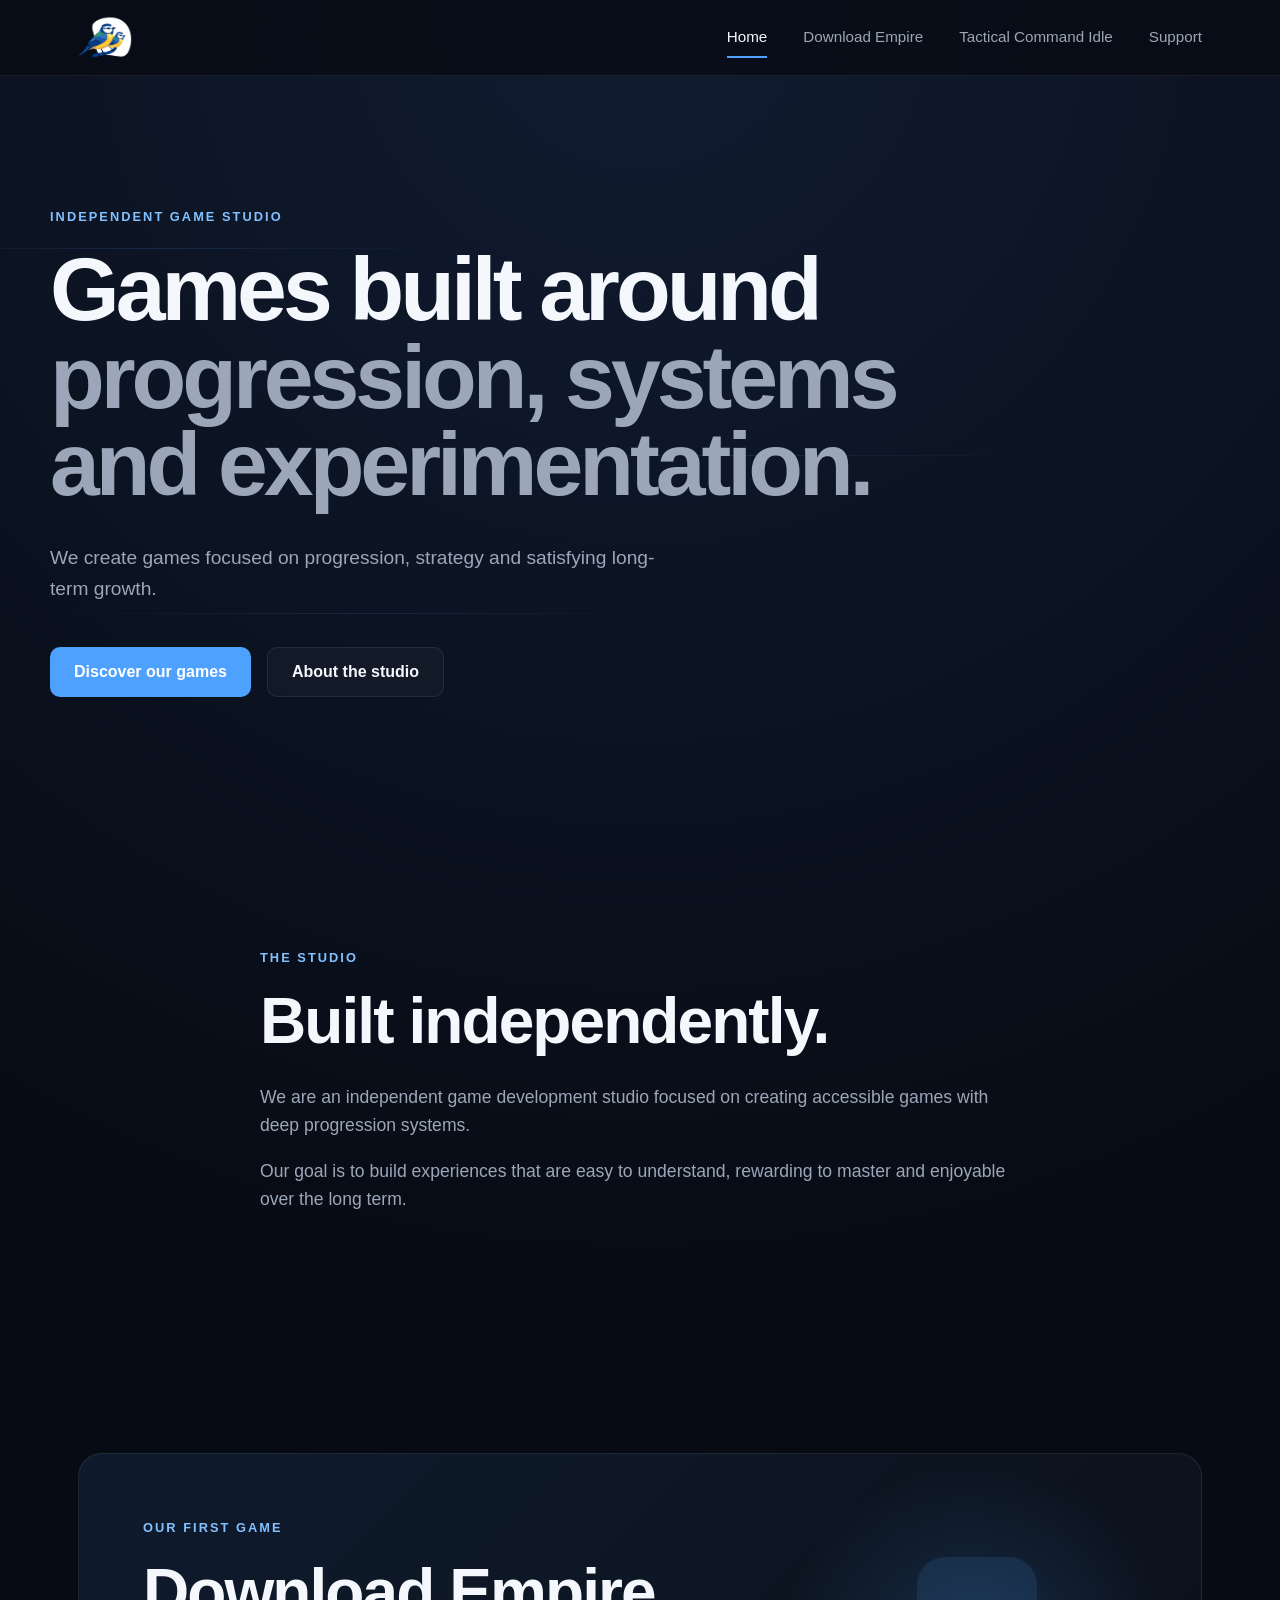
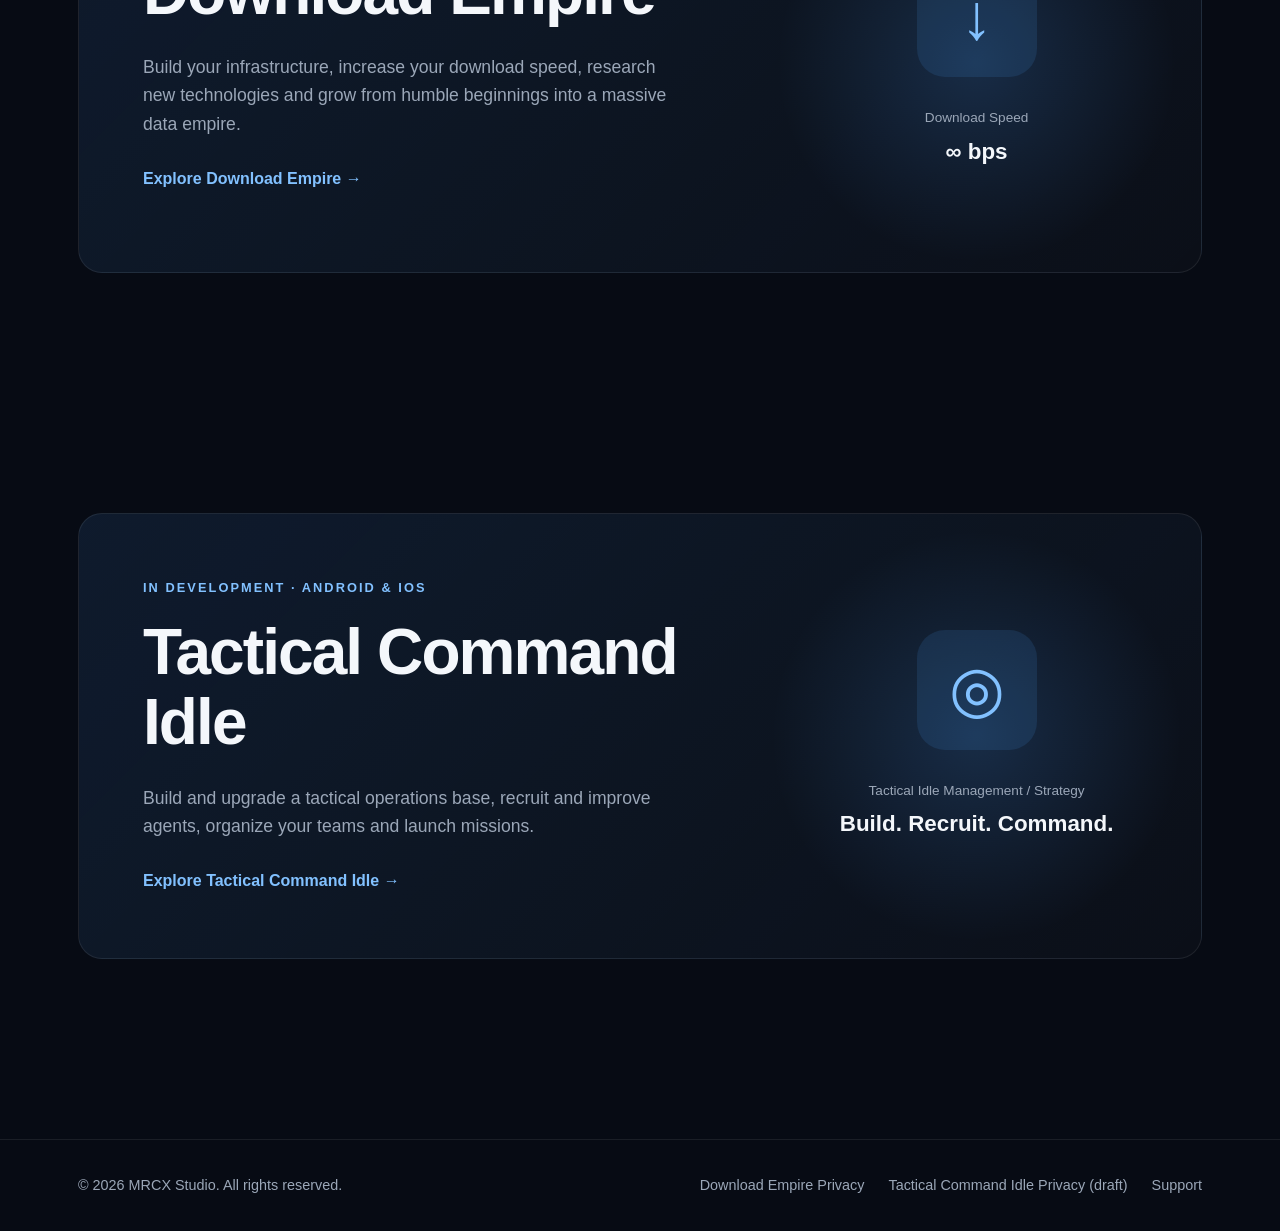
==== commit 31e72745: "Add project Breach game" ====
--- a/public/index.html
+++ b/public/index.html
@@ -8,11 +8,12 @@
 
     <meta
         name="description"
-        content="Independent game development studio creating engaging digital experiences."
+        content="Discover our games and Tactical Command Idle, progression and strategy games by independent developer MRCX Studio."
     >
 
     <link rel="stylesheet" href="assets/css/style.css">
     <link rel="icon" type="image/x-icon" href="assets/images/favicon.png">
+    <link rel="canonical" href="https://mrcx-studio.com/">
 </head>
 
 <body>
@@ -39,6 +40,8 @@
             class="menu-toggle"
             id="menuToggle"
             aria-label="Open navigation menu"
+            aria-controls="navLinks"
+            aria-expanded="false"
         >
             <span></span>
             <span></span>
@@ -51,13 +54,11 @@
                 Home
             </a>
 
-            <a href="download-empire.html">
+            <a href="download-empire/">
                 Download Empire
             </a>
 
-            <a href="privacy.html">
-                Privacy
-            </a>
+            <a href="tactical-command-idle/">Tactical Command Idle</a>
 
             <a href="support.html">
                 Support
@@ -98,10 +99,10 @@
             <div class="hero-actions">
 
                 <a
-                    href="download-empire.html"
+                    href="#games"
                     class="button button-primary"
                 >
-                    Discover Download Empire
+                    Discover our games
                 </a>
 
                 <a
@@ -148,7 +149,7 @@
     </section>
 
 
-    <section class="section game-highlight reveal">
+    <section class="section game-highlight reveal" id="games">
 
         <div class="game-card">
 
@@ -169,7 +170,7 @@
                 </p>
 
                 <a
-                    href="download-empire.html"
+                    href="download-empire/"
                     class="text-link"
                 >
                     Explore Download Empire →
@@ -194,6 +195,22 @@
 
     </section>
 
+
+    <section class="section game-highlight reveal">
+        <div class="game-card">
+            <div class="game-card-content">
+                <p class="section-label">In Development · Android &amp; iOS</p>
+                <h2>Tactical Command Idle</h2>
+                <p>Build and upgrade a tactical operations base, recruit and improve agents, organize your teams and launch missions.</p>
+                <a href="tactical-command-idle/" class="text-link">Explore Tactical Command Idle →</a>
+            </div>
+            <div class="game-card-visual" aria-hidden="true">
+                <div class="download-icon">◎</div>
+                <div class="speed-display"><span>Tactical Idle Management / Strategy</span><strong>Build. Recruit. Command.</strong></div>
+            </div>
+        </div>
+    </section>
+
 </main>
 
 
@@ -207,9 +224,8 @@
 
         <div class="footer-links">
 
-            <a href="privacy.html">
-                Privacy
-            </a>
+            <a href="download-empire/privacy.html">Download Empire Privacy</a>
+            <a href="tactical-command-idle/privacy.html">Tactical Command Idle Privacy (draft)</a>
 
             <a href="support.html">
                 Support
--- a/public/assets/css/style.css
+++ b/public/assets/css/style.css
@@ -1689,4 +1689,59 @@
         width: 100%;
     }
 
-}+}
+
+.store-buttons {
+    display: flex;
+    align-items: center;
+    justify-content: center;
+    flex-wrap: wrap;
+    gap: 16px;
+    margin-top: 32px;
+}
+
+.store-buttons a {
+    display: inline-flex;
+}
+
+.store-badge {
+    display: block;
+    width: auto;
+    height: 56px;
+    max-width: 100%;
+}
+/* Keep longer game names and both privacy links usable on small screens. */
+.footer-links {
+    flex-wrap: wrap;
+}
+
+.game-hero h1 {
+    overflow-wrap: anywhere;
+}
+
+.store-placeholder {
+    color: var(--text-secondary);
+    text-align: center;
+}
+
+@media (max-width: 800px) {
+    .game-hero h1 {
+        font-size: clamp(2.5rem, 10vw, 5rem);
+    }
+}
+
+/* Reveal effects enhance content without hiding it when JavaScript is off. */
+.reveal {
+    opacity: 1;
+    transform: none;
+}
+
+.reveal-pending {
+    opacity: 0;
+    transform: translateY(30px);
+}
+
+.reveal-pending.visible {
+    opacity: 1;
+    transform: none;
+}
